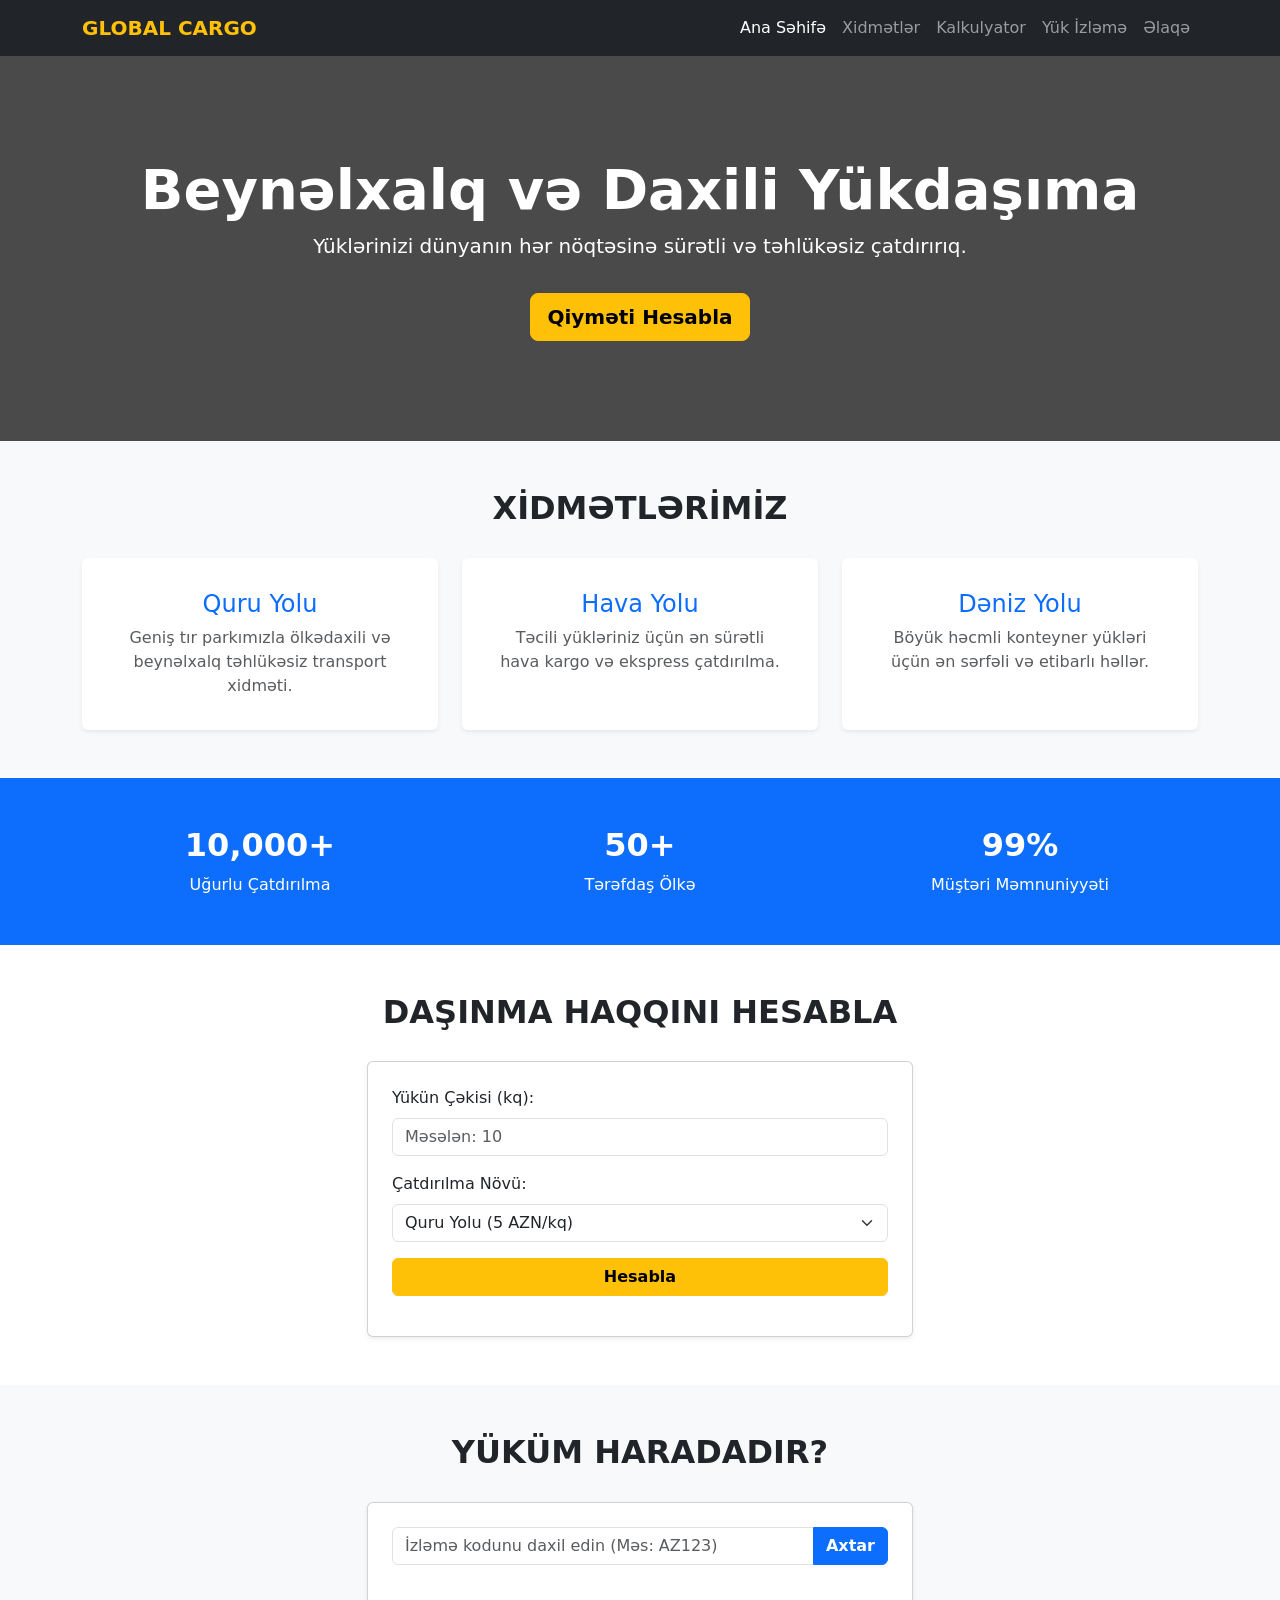
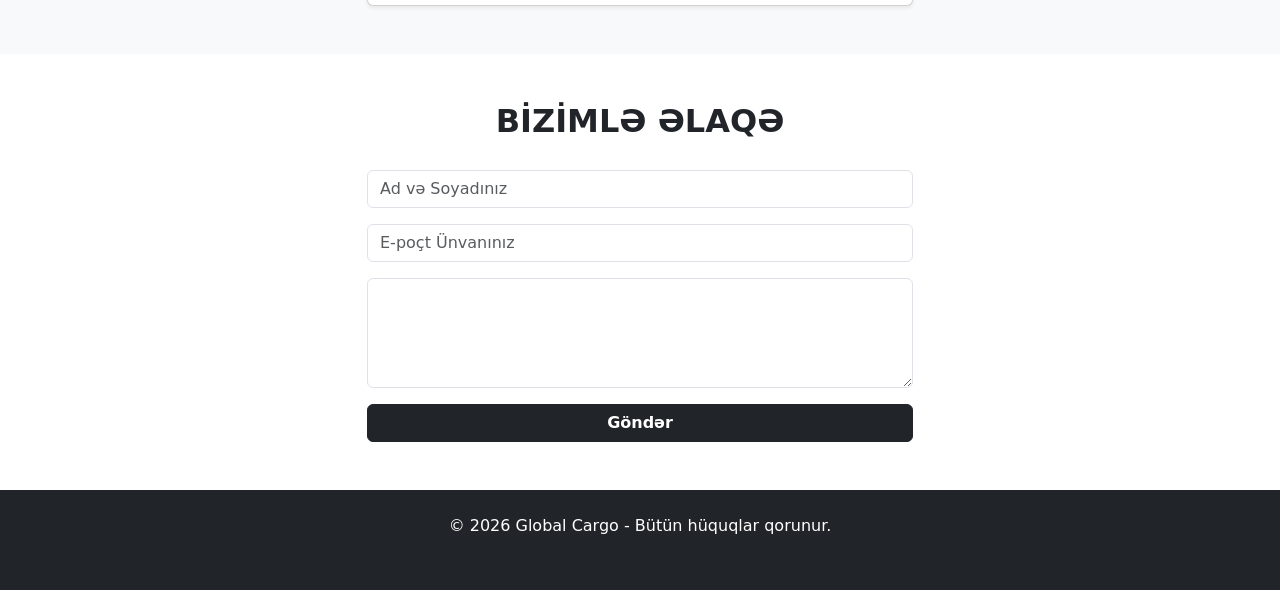
==== index.html @ b858edd3 "Add files via upload" ====
<!DOCTYPE html>
<html lang="az">
<head>
    <meta charset="UTF-8">
    <meta name="viewport" content="width=device-width, initial-scale=1.0">
    <title>Global Cargo - Logistika və Yükdaşıma</title>

    <!-- Bootstrap 5 CSS -->
    <link href="https://cdn.jsdelivr.net/npm/bootstrap@5.3.0/dist/css/bootstrap.min.css" rel="stylesheet">

    <style>
        html {
            scroll-behavior: smooth;
        }

        .hero {
            background:
                linear-gradient(rgba(0, 0, 0, 0.7), rgba(0, 0, 0, 0.7)),
                url('https://images.unsplash.com/photo-1586528116311-ad8dd3c8310d?auto=format&fit=crop&w=1350&q=80');
            background-size: cover;
            background-position: center;
            color: white;
            padding: 100px 0;
        }

        .section-title {
            font-weight: bold;
            margin-bottom: 30px;
            text-transform: uppercase;
        }
    </style>
</head>

<body class="bg-light">

    <!-- Naviqasiya Menyusu -->
    <nav class="navbar navbar-expand-lg navbar-dark bg-dark sticky-top">
        <div class="container">

            <a class="navbar-brand fw-bold text-warning" href="#home">
                GLOBAL CARGO
            </a>

            <button
                class="navbar-toggler"
                type="button"
                data-bs-toggle="collapse"
                data-bs-target="#navbarNav"
                aria-controls="navbarNav"
                aria-expanded="false"
                aria-label="Menyunu aç">
                <span class="navbar-toggler-icon"></span>
            </button>

            <div class="collapse navbar-collapse" id="navbarNav">
                <ul class="navbar-nav ms-auto">

                    <li class="nav-item">
                        <a class="nav-link active" href="#home">Ana Səhifə</a>
                    </li>

                    <li class="nav-item">
                        <a class="nav-link" href="#services">Xidmətlər</a>
                    </li>

                    <li class="nav-item">
                        <a class="nav-link" href="#calculator">Kalkulyator</a>
                    </li>

                    <li class="nav-item">
                        <a class="nav-link" href="#tracking">Yük İzləmə</a>
                    </li>

                    <li class="nav-item">
                        <a class="nav-link" href="#contact">Əlaqə</a>
                    </li>

                </ul>
            </div>
        </div>
    </nav>

    <!-- Ana Səhifə -->
    <section id="home" class="hero text-center">
        <div class="container">

            <h1 class="display-4 fw-bold">
                Beynəlxalq və Daxili Yükdaşıma
            </h1>

            <p class="lead">
                Yüklərinizi dünyanın hər nöqtəsinə sürətli və təhlükəsiz çatdırırıq.
            </p>

            <a href="#calculator" class="btn btn-warning btn-lg mt-3 fw-bold">
                Qiyməti Hesabla
            </a>

        </div>
    </section>

    <!-- Xidmətlər -->
    <section id="services" class="py-5">
        <div class="container">

            <h2 class="text-center section-title">
                Xidmətlərimiz
            </h2>

            <div class="row g-4">

                <div class="col-md-4">
                    <div class="card h-100 text-center p-3 shadow-sm border-0">
                        <div class="card-body">

                            <h4 class="card-title text-primary">
                                Quru Yolu
                            </h4>

                            <p class="card-text text-muted">
                                Geniş tır parkımızla ölkədaxili və beynəlxalq təhlükəsiz transport xidməti.
                            </p>

                        </div>
                    </div>
                </div>

                <div class="col-md-4">
                    <div class="card h-100 text-center p-3 shadow-sm border-0">
                        <div class="card-body">

                            <h4 class="card-title text-primary">
                                Hava Yolu
                            </h4>

                            <p class="card-text text-muted">
                                Təcili yükləriniz üçün ən sürətli hava kargo və ekspress çatdırılma.
                            </p>

                        </div>
                    </div>
                </div>

                <div class="col-md-4">
                    <div class="card h-100 text-center p-3 shadow-sm border-0">
                        <div class="card-body">

                            <h4 class="card-title text-primary">
                                Dəniz Yolu
                            </h4>

                            <p class="card-text text-muted">
                                Böyük həcmli konteyner yükləri üçün ən sərfəli və etibarlı həllər.
                            </p>

                        </div>
                    </div>
                </div>

            </div>
        </div>
    </section>

    <!-- Statistik Göstəricilər -->
    <section class="py-5 bg-primary text-white text-center">
        <div class="container">

            <div class="row g-4">

                <div class="col-md-4">
                    <h2 class="fw-bold">10,000+</h2>
                    <p class="mb-0">Uğurlu Çatdırılma</p>
                </div>

                <div class="col-md-4">
                    <h2 class="fw-bold">50+</h2>
                    <p class="mb-0">Tərəfdaş Ölkə</p>
                </div>

                <div class="col-md-4">
                    <h2 class="fw-bold">99%</h2>
                    <p class="mb-0">Müştəri Məmnuniyyəti</p>
                </div>

            </div>
        </div>
    </section>

    <!-- Kalkulyator -->
    <section id="calculator" class="py-5 bg-white">
        <div class="container">

            <h2 class="text-center section-title">
                Daşınma Haqqını Hesabla
            </h2>

            <div class="row justify-content-center">
                <div class="col-md-6">

                    <div class="card p-4 shadow-sm">

                        <div class="mb-3">
                            <label for="weight" class="form-label">
                                Yükün Çəkisi (kq):
                            </label>

                            <input
                                type="number"
                                id="weight"
                                class="form-control"
                                placeholder="Məsələn: 10"
                                min="1"
                                step="0.1">
                        </div>

                        <div class="mb-3">
                            <label for="type" class="form-label">
                                Çatdırılma Növü:
                            </label>

                            <select id="type" class="form-select">
                                <option value="5">
                                    Quru Yolu (5 AZN/kq)
                                </option>

                                <option value="12">
                                    Hava Yolu (12 AZN/kq)
                                </option>

                                <option value="3">
                                    Dəniz Yolu (3 AZN/kq)
                                </option>
                            </select>
                        </div>

                        <button
                            type="button"
                            onclick="calculatePrice()"
                            class="btn btn-warning w-100 fw-bold">
                            Hesabla
                        </button>

                        <div
                            id="priceResult"
                            class="mt-3 text-center fw-bold">
                        </div>

                    </div>
                </div>
            </div>
        </div>
    </section>

    <!-- Yük İzləmə -->
    <section id="tracking" class="py-5 bg-light">
        <div class="container">

            <h2 class="text-center section-title">
                Yüküm Haradadır?
            </h2>

            <div class="row justify-content-center">
                <div class="col-md-6">

                    <div class="card p-4 shadow-sm">

                        <div class="input-group mb-3">

                            <input
                                type="text"
                                id="trackCode"
                                class="form-control"
                                placeholder="İzləmə kodunu daxil edin (Məs: AZ123)">

                            <button
                                type="button"
                                onclick="trackCargo()"
                                class="btn btn-primary fw-bold">
                                Axtar
                            </button>

                        </div>

                        <div
                            id="trackResult"
                            class="text-center fw-bold">
                        </div>

                    </div>
                </div>
            </div>
        </div>
    </section>

    <!-- Əlaqə Formu -->
    <section id="contact" class="py-5 bg-white">
        <div class="container">

            <h2 class="text-center section-title">
                Bizimlə Əlaqə
            </h2>

            <div class="row justify-content-center">
                <div class="col-md-6">

                    <form id="contactForm">

                        <div class="mb-3">
                            <input
                                type="text"
                                id="name"
                                class="form-control"
                                placeholder="Ad və Soyadınız"
                                required>
                        </div>

                        <div class="mb-3">
                            <input
                                type="email"
                                id="email"
                                class="form-control"
                                placeholder="E-poçt Ünvanınız"
                                required>
                        </div>

                        <div class="mb-3">
                            <textarea
                                id="message"
                                class="form-control"
                                rows="4"
                                placeholder="Mesajınız və ya Sualınız"
                                required>
                            </textarea>
                        </div>

                        <button
                            type="submit"
                            class="btn btn-dark w-100 fw-bold">
                            Göndər
                        </button>

                    </form>

                </div>
            </div>
        </div>
    </section>

    <!-- Footer -->
    <footer class="bg-dark text-white text-center py-4">
        <div class="container">

            <p class="mb-1">
                © 2026 Global Cargo - Bütün hüquqlar qorunur.
            </p>

            <small class="text-muted">
                Əlaqə: +994 (12) 000 00 00 | Sumqayıt, Azərbaycan
            </small>

        </div>
    </footer>

    <!-- JavaScript -->
    <script>

        // Qiymət kalkulyatoru
        function calculatePrice() {

            let weight = Number(document.getElementById("weight").value);
            let pricePerKg = Number(document.getElementById("type").value);
            let result = document.getElementById("priceResult");

            if (weight <= 0 || isNaN(weight)) {

                result.innerText = "Lütfən düzgün çəki daxil edin!";
                result.className = "mt-3 text-center fs-6 text-danger";

                return;
            }

            let total = weight * pricePerKg;

            result.innerText =
                "Təxmini Qiymət: " + total.toFixed(2) + " AZN";

            result.className =
                "mt-3 text-center fs-5 fw-bold text-success";
        }


        // Yük izləmə
        function trackCargo() {

            let code = document
                .getElementById("trackCode")
                .value
                .trim()
                .toUpperCase();

            let result = document.getElementById("trackResult");

            if (code === "") {

                result.innerText =
                    "Lütfən izləmə kodunu yazın.";

                result.className =
                    "text-center fw-bold text-danger";

            } else if (code === "AZ123") {

                result.innerText =
                    "Status: Yük yoldadır (Bakı çeşidləmə mərkəzi).";

                result.className =
                    "text-center fw-bold text-success";

            } else {

                result.innerText =
                    "Status: Yük gömrükdən keçdi, çatdırılmaya hazırlanır.";

                result.className =
                    "text-center fw-bold text-primary";
            }
        }


        // Əlaqə formu
        document
            .getElementById("contactForm")
            .addEventListener("submit", function(event) {

                event.preventDefault();

                alert("Mesajınız uğurla göndərildi!");

                this.reset();
            });

    </script>

    <!-- Bootstrap JS -->
    <script src="https://cdn.jsdelivr.net/npm/bootstrap@5.3.0/dist/js/bootstrap.bundle.min.js"></script>

</body>
</html>
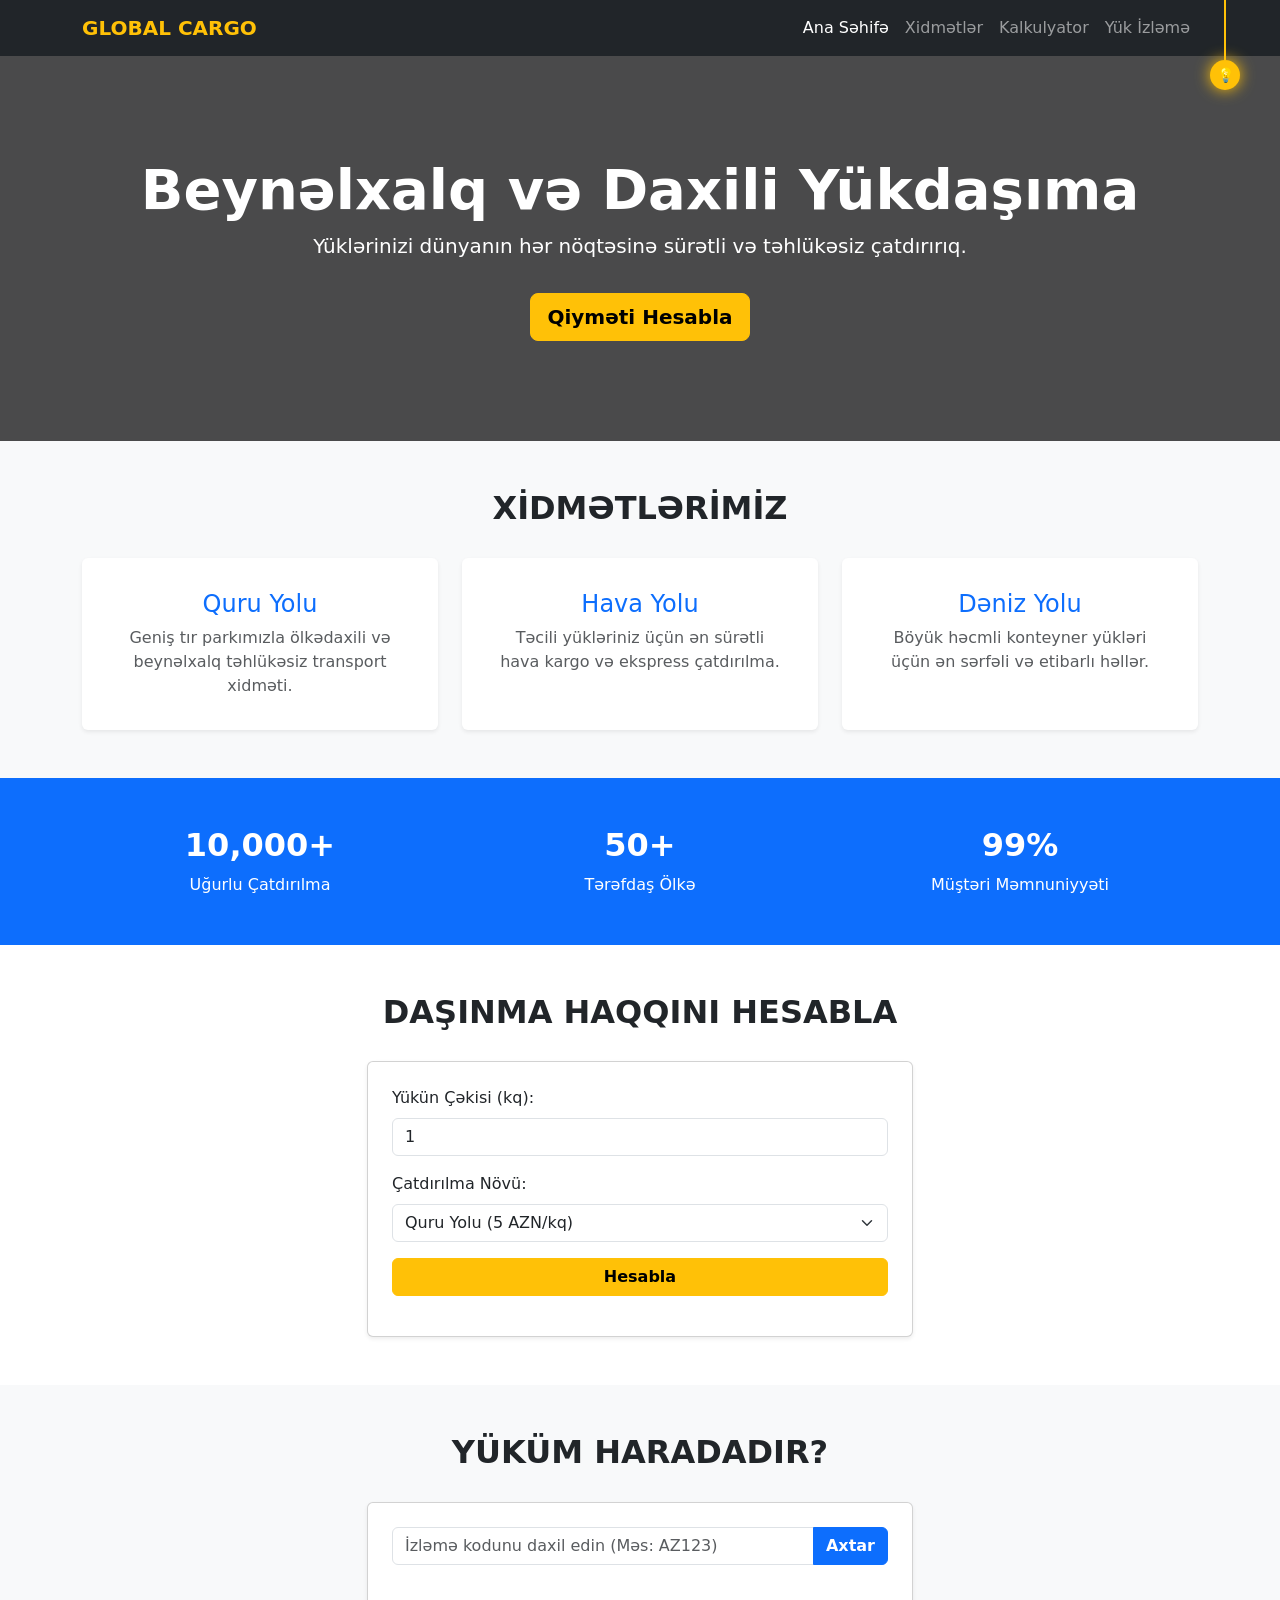
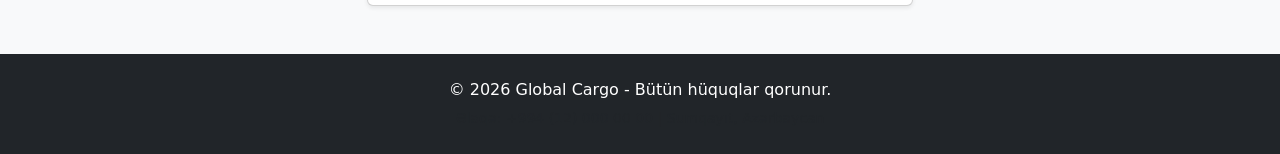
==== commit dfcf37a1: "Implement dark mode feature and styles Added dark mode functionality and styles to enhance user expe" ====
--- a/index.html
+++ b/index.html
@@ -4,159 +4,173 @@
     <meta charset="UTF-8">
     <meta name="viewport" content="width=device-width, initial-scale=1.0">
     <title>Global Cargo - Logistika və Yükdaşıma</title>
-
     <!-- Bootstrap 5 CSS -->
     <link href="https://cdn.jsdelivr.net/npm/bootstrap@5.3.0/dist/css/bootstrap.min.css" rel="stylesheet">
-
     <style>
         html {
             scroll-behavior: smooth;
         }
-
         .hero {
-            background:
-                linear-gradient(rgba(0, 0, 0, 0.7), rgba(0, 0, 0, 0.7)),
-                url('https://images.unsplash.com/photo-1586528116311-ad8dd3c8310d?auto=format&fit=crop&w=1350&q=80');
+            background: linear-gradient(rgba(0,0,0,0.7), rgba(0,0,0,0.7)), url('https://images.unsplash.com/photo-1586528116311-ad8dd3c8310d?auto=format&fit=crop&w=1350&q=80');
             background-size: cover;
             background-position: center;
             color: white;
             padding: 100px 0;
         }
-
         .section-title {
             font-weight: bold;
             margin-bottom: 30px;
             text-transform: uppercase;
         }
+
+        /* --- LAMPA VƏ TÜND REJİM (DARK MODE) DİZAYNI --- */
+        body {
+            transition: background-color 0.4s, color 0.4s;
+        }
+        
+        /* Tünd Rejim Stilləri və Şrift Rəngləri */
+        body.dark-mode {
+            background-color: #121212 !important;
+            color: #ffffff !important;
+        }
+        body.dark-mode .bg-light,
+        body.dark-mode .bg-white {
+            background-color: #1e1e1e !important;
+            color: #ffffff !important;
+        }
+        body.dark-mode .card {
+            background-color: #2a2a2a !important;
+            color: #ffffff !important;
+            border-color: #333 !important;
+        }
+        /* Tünd rejimdə tünd göy və ya boz qalan bütün mətnləri AĞ edirik */
+        body.dark-mode .text-muted,
+        body.dark-mode .card-title,
+        body.dark-mode .card-text,
+        body.dark-mode .section-title,
+        body.dark-mode .form-label,
+        body.dark-mode label {
+            color: #ffffff !important;
+        }
+        body.dark-mode .form-control,
+        body.dark-mode .form-select {
+            background-color: #333 !important;
+            color: #ffffff !important;
+            border-color: #555 !important;
+        }
+        body.dark-mode .form-control::placeholder {
+            color: #bbb !important;
+        }
+
+        /* Lampa İpı Ərazi Düyməsi */
+        .lamp-container {
+            position: fixed;
+            top: 0;
+            right: 40px;
+            z-index: 9999;
+            cursor: pointer;
+            user-select: none;
+        }
+        .lamp-string {
+            width: 2px;
+            height: 60px;
+            background-color: #ffc107;
+            margin: 0 auto;
+            transition: height 0.15s ease-in-out;
+        }
+        .lamp-bulb {
+            width: 30px;
+            height: 30px;
+            background-color: #ffc107;
+            border-radius: 50%;
+            box-shadow: 0 0 15px #ffc107;
+            display: flex;
+            align-items: center;
+            justify-content: center;
+            font-size: 14px;
+            transition: transform 0.15s ease-in-out, background-color 0.3s, box-shadow 0.3s;
+        }
+        /* İpi dartdıqda hərəkət animasiyası */
+        .lamp-container:active .lamp-string {
+            height: 80px;
+        }
+        .lamp-container:active .lamp-bulb {
+            transform: translateY(20px);
+        }
+        /* Sönülü Lampa */
+        body.dark-mode .lamp-bulb {
+            background-color: #555;
+            box-shadow: none;
+        }
+        body.dark-mode .lamp-string {
+            background-color: #777;
+        }
     </style>
 </head>
-
 <body class="bg-light">
+
+    <!-- Tünd Rejim üçün Dartılan Lampa İpı -->
+    <div class="lamp-container" onclick="toggleDarkMode()" title="Tünd rejimi aktiv etmək üçün ipi dartın!">
+        <div class="lamp-string"></div>
+        <div class="lamp-bulb" id="lampIcon">💡</div>
+    </div>
 
     <!-- Naviqasiya Menyusu -->
     <nav class="navbar navbar-expand-lg navbar-dark bg-dark sticky-top">
         <div class="container">
-
-            <a class="navbar-brand fw-bold text-warning" href="#home">
-                GLOBAL CARGO
-            </a>
-
-            <button
-                class="navbar-toggler"
-                type="button"
-                data-bs-toggle="collapse"
-                data-bs-target="#navbarNav"
-                aria-controls="navbarNav"
-                aria-expanded="false"
-                aria-label="Menyunu aç">
+            <a class="navbar-brand fw-bold text-warning" href="#home">GLOBAL CARGO</a>
+            <button class="navbar-toggler" type="button" data-bs-toggle="collapse" data-bs-target="#navbarNav">
                 <span class="navbar-toggler-icon"></span>
             </button>
-
             <div class="collapse navbar-collapse" id="navbarNav">
                 <ul class="navbar-nav ms-auto">
-
-                    <li class="nav-item">
-                        <a class="nav-link active" href="#home">Ana Səhifə</a>
-                    </li>
-
-                    <li class="nav-item">
-                        <a class="nav-link" href="#services">Xidmətlər</a>
-                    </li>
-
-                    <li class="nav-item">
-                        <a class="nav-link" href="#calculator">Kalkulyator</a>
-                    </li>
-
-                    <li class="nav-item">
-                        <a class="nav-link" href="#tracking">Yük İzləmə</a>
-                    </li>
-
-                    <li class="nav-item">
-                        <a class="nav-link" href="#contact">Əlaqə</a>
-                    </li>
-
+                    <li class="nav-item"><a class="nav-link active" href="#home">Ana Səhifə</a></li>
+                    <li class="nav-item"><a class="nav-link" href="#services">Xidmətlər</a></li>
+                    <li class="nav-item"><a class="nav-link" href="#calculator">Kalkulyator</a></li>
+                    <li class="nav-item"><a class="nav-link" href="#tracking">Yük İzləmə</a></li>
                 </ul>
             </div>
         </div>
     </nav>
 
-    <!-- Ana Səhifə -->
+    <!-- Ana Səhifə (Hero) -->
     <section id="home" class="hero text-center">
         <div class="container">
-
-            <h1 class="display-4 fw-bold">
-                Beynəlxalq və Daxili Yükdaşıma
-            </h1>
-
-            <p class="lead">
-                Yüklərinizi dünyanın hər nöqtəsinə sürətli və təhlükəsiz çatdırırıq.
-            </p>
-
-            <a href="#calculator" class="btn btn-warning btn-lg mt-3 fw-bold">
-                Qiyməti Hesabla
-            </a>
-
+            <h1 class="display-4 fw-bold">Beynəlxalq və Daxili Yükdaşıma</h1>
+            <p class="lead">Yüklərinizi dünyanın hər nöqtəsinə sürətli və təhlükəsiz çatdırırıq.</p>
+            <a href="#calculator" class="btn btn-warning btn-lg mt-3 fw-bold">Qiyməti Hesabla</a>
         </div>
     </section>
 
     <!-- Xidmətlər -->
     <section id="services" class="py-5">
         <div class="container">
-
-            <h2 class="text-center section-title">
-                Xidmətlərimiz
-            </h2>
-
+            <h2 class="text-center section-title">Xidmətlərimiz</h2>
             <div class="row g-4">
-
                 <div class="col-md-4">
                     <div class="card h-100 text-center p-3 shadow-sm border-0">
                         <div class="card-body">
-
-                            <h4 class="card-title text-primary">
-                                Quru Yolu
-                            </h4>
-
-                            <p class="card-text text-muted">
-                                Geniş tır parkımızla ölkədaxili və beynəlxalq təhlükəsiz transport xidməti.
-                            </p>
-
-                        </div>
-                    </div>
-                </div>
-
+                            <h4 class="card-title text-primary">Quru Yolu</h4>
+                            <p class="card-text text-muted">Geniş tır parkımızla ölkədaxili və beynəlxalq təhlükəsiz transport xidməti.</p>
+                        </div>
+                    </div>
+                </div>
                 <div class="col-md-4">
                     <div class="card h-100 text-center p-3 shadow-sm border-0">
                         <div class="card-body">
-
-                            <h4 class="card-title text-primary">
-                                Hava Yolu
-                            </h4>
-
-                            <p class="card-text text-muted">
-                                Təcili yükləriniz üçün ən sürətli hava kargo və ekspress çatdırılma.
-                            </p>
-
-                        </div>
-                    </div>
-                </div>
-
+                            <h4 class="card-title text-primary">Hava Yolu</h4>
+                            <p class="card-text text-muted">Təcili yükləriniz üçün ən sürətli hava kargo və ekspress çatdırılma.</p>
+                        </div>
+                    </div>
+                </div>
                 <div class="col-md-4">
                     <div class="card h-100 text-center p-3 shadow-sm border-0">
                         <div class="card-body">
-
-                            <h4 class="card-title text-primary">
-                                Dəniz Yolu
-                            </h4>
-
-                            <p class="card-text text-muted">
-                                Böyük həcmli konteyner yükləri üçün ən sərfəli və etibarlı həllər.
-                            </p>
-
-                        </div>
-                    </div>
-                </div>
-
+                            <h4 class="card-title text-primary">Dəniz Yolu</h4>
+                            <p class="card-text text-muted">Böyük həcmli konteyner yükləri üçün ən sərfəli və etibarlı həllər.</p>
+                        </div>
+                    </div>
+                </div>
             </div>
         </div>
     </section>
@@ -164,24 +178,19 @@
     <!-- Statistik Göstəricilər -->
     <section class="py-5 bg-primary text-white text-center">
         <div class="container">
-
             <div class="row g-4">
-
                 <div class="col-md-4">
                     <h2 class="fw-bold">10,000+</h2>
                     <p class="mb-0">Uğurlu Çatdırılma</p>
                 </div>
-
                 <div class="col-md-4">
                     <h2 class="fw-bold">50+</h2>
                     <p class="mb-0">Tərəfdaş Ölkə</p>
                 </div>
-
                 <div class="col-md-4">
                     <h2 class="fw-bold">99%</h2>
                     <p class="mb-0">Müştəri Məmnuniyyəti</p>
                 </div>
-
             </div>
         </div>
     </section>
@@ -189,158 +198,43 @@
     <!-- Kalkulyator -->
     <section id="calculator" class="py-5 bg-white">
         <div class="container">
-
-            <h2 class="text-center section-title">
-                Daşınma Haqqını Hesabla
-            </h2>
-
+            <h2 class="text-center section-title">Daşınma Haqqını Hesabla</h2>
             <div class="row justify-content-center">
                 <div class="col-md-6">
-
                     <div class="card p-4 shadow-sm">
-
                         <div class="mb-3">
-                            <label for="weight" class="form-label">
-                                Yükün Çəkisi (kq):
-                            </label>
-
-                            <input
-                                type="number"
-                                id="weight"
-                                class="form-control"
-                                placeholder="Məsələn: 10"
-                                min="1"
-                                step="0.1">
-                        </div>
-
+                            <label class="form-label">Yükün Çəkisi (kq):</label>
+                            <input type="number" id="weight" class="form-control" placeholder="Məsələn: 10" value="1">
+                        </div>
                         <div class="mb-3">
-                            <label for="type" class="form-label">
-                                Çatdırılma Növü:
-                            </label>
-
+                            <label class="form-label">Çatdırılma Növü:</label>
                             <select id="type" class="form-select">
-                                <option value="5">
-                                    Quru Yolu (5 AZN/kq)
-                                </option>
-
-                                <option value="12">
-                                    Hava Yolu (12 AZN/kq)
-                                </option>
-
-                                <option value="3">
-                                    Dəniz Yolu (3 AZN/kq)
-                                </option>
+                                <option value="5">Quru Yolu (5 AZN/kq)</option>
+                                <option value="12">Hava Yolu (12 AZN/kq)</option>
+                                <option value="3">Dəniz Yolu (3 AZN/kq)</option>
                             </select>
                         </div>
-
-                        <button
-                            type="button"
-                            onclick="calculatePrice()"
-                            class="btn btn-warning w-100 fw-bold">
-                            Hesabla
-                        </button>
-
-                        <div
-                            id="priceResult"
-                            class="mt-3 text-center fw-bold">
-                        </div>
-
-                    </div>
-                </div>
-            </div>
-        </div>
-    </section>
-
-    <!-- Yük İzləmə -->
+                        <button onclick="calculatePrice()" class="btn btn-warning w-100 fw-bold">Hesabla</button>
+                        <div id="priceResult" class="mt-3 text-center fs-5 fw-bold text-success"></div>
+                    </div>
+                </div>
+            </div>
+        </div>
+    </section>
+
+    <!-- Yük İzləmə (Tracking) -->
     <section id="tracking" class="py-5 bg-light">
         <div class="container">
-
-            <h2 class="text-center section-title">
-                Yüküm Haradadır?
-            </h2>
-
+            <h2 class="text-center section-title">Yüküm Haradadır?</h2>
             <div class="row justify-content-center">
                 <div class="col-md-6">
-
                     <div class="card p-4 shadow-sm">
-
                         <div class="input-group mb-3">
-
-                            <input
-                                type="text"
-                                id="trackCode"
-                                class="form-control"
-                                placeholder="İzləmə kodunu daxil edin (Məs: AZ123)">
-
-                            <button
-                                type="button"
-                                onclick="trackCargo()"
-                                class="btn btn-primary fw-bold">
-                                Axtar
-                            </button>
-
-                        </div>
-
-                        <div
-                            id="trackResult"
-                            class="text-center fw-bold">
-                        </div>
-
-                    </div>
-                </div>
-            </div>
-        </div>
-    </section>
-
-    <!-- Əlaqə Formu -->
-    <section id="contact" class="py-5 bg-white">
-        <div class="container">
-
-            <h2 class="text-center section-title">
-                Bizimlə Əlaqə
-            </h2>
-
-            <div class="row justify-content-center">
-                <div class="col-md-6">
-
-                    <form id="contactForm">
-
-                        <div class="mb-3">
-                            <input
-                                type="text"
-                                id="name"
-                                class="form-control"
-                                placeholder="Ad və Soyadınız"
-                                required>
-                        </div>
-
-                        <div class="mb-3">
-                            <input
-                                type="email"
-                                id="email"
-                                class="form-control"
-                                placeholder="E-poçt Ünvanınız"
-                                required>
-                        </div>
-
-                        <div class="mb-3">
-                            <textarea
-                                id="message"
-                                class="form-control"
-                                rows="4"
-                                placeholder="Mesajınız və ya Sualınız"
-                                required>
-                            </textarea>
-                        </div>
-
-                        <button
-                            type="submit"
-                            class="btn btn-dark w-100 fw-bold">
-                            Göndər
-                        </button>
-
-                    </form>
-
+                            <input type="text" id="trackCode" class="form-control" placeholder="İzləmə kodunu daxil edin (Məs: AZ123)">
+                            <button onclick="trackCargo()" class="btn btn-primary fw-bold">Axtar</button>
+                        </div>
+                        <div id="trackResult" class="text-center fw-bold"></div>
+                    </div>
                 </div>
             </div>
         </div>
@@ -349,100 +243,56 @@
     <!-- Footer -->
     <footer class="bg-dark text-white text-center py-4">
         <div class="container">
-
-            <p class="mb-1">
-                © 2026 Global Cargo - Bütün hüquqlar qorunur.
-            </p>
-
-            <small class="text-muted">
-                Əlaqə: +994 (12) 000 00 00 | Sumqayıt, Azərbaycan
-            </small>
-
+            <p class="mb-1">© 2026 Global Cargo - Bütün hüquqlar qorunur.</p>
+            <small class="text-muted">Əlaqə: +994 (12) 000 00 00 | Sumqayıt, Azərbaycan</small>
         </div>
     </footer>
 
-    <!-- JavaScript -->
+    <!-- JavaScript Məntiqi -->
     <script>
-
-        // Qiymət kalkulyatoru
+        function toggleDarkMode() {
+            document.body.classList.toggle('dark-mode');
+            let lamp = document.getElementById('lampIcon');
+            if(document.body.classList.contains('dark-mode')) {
+                lamp.innerText = "🌙";
+            } else {
+                lamp.innerText = "💡";
+            }
+        }
+
         function calculatePrice() {
-
-            let weight = Number(document.getElementById("weight").value);
-            let pricePerKg = Number(document.getElementById("type").value);
-            let result = document.getElementById("priceResult");
-
-            if (weight <= 0 || isNaN(weight)) {
-
-                result.innerText = "Lütfən düzgün çəki daxil edin!";
-                result.className = "mt-3 text-center fs-6 text-danger";
-
+            let weight = document.getElementById('weight').value;
+            let pricePerKg = document.getElementById('type').value;
+            
+            if(weight <= 0 || weight == "") {
+                document.getElementById('priceResult').innerText = "Lütfən düzgün çəki daxil edin!";
+                document.getElementById('priceResult').className = "mt-3 text-center fs-6 text-danger";
                 return;
             }
-
+            
             let total = weight * pricePerKg;
-
-            result.innerText =
-                "Təxmini Qiymət: " + total.toFixed(2) + " AZN";
-
-            result.className =
-                "mt-3 text-center fs-5 fw-bold text-success";
-        }
-
-
-        // Yük izləmə
+            document.getElementById('priceResult').innerText = "Təxmini Qiymət: " + total + " AZN";
+            document.getElementById('priceResult').className = "mt-3 text-center fs-5 fw-bold text-success";
+        }
+
         function trackCargo() {
-
-            let code = document
-                .getElementById("trackCode")
-                .value
-                .trim()
-                .toUpperCase();
-
-            let result = document.getElementById("trackResult");
-
-            if (code === "") {
-
-                result.innerText =
-                    "Lütfən izləmə kodunu yazın.";
-
-                result.className =
-                    "text-center fw-bold text-danger";
-
-            } else if (code === "AZ123") {
-
-                result.innerText =
-                    "Status: Yük yoldadır (Bakı çeşidləmə mərkəzi).";
-
-                result.className =
-                    "text-center fw-bold text-success";
-
+            let code = document.getElementById('trackCode').value.trim();
+            let resultDiv = document.getElementById('trackResult');
+
+            if(code === "") {
+                resultDiv.innerText = "Lütfən izləmə kodunu yazın.";
+                resultDiv.className = "text-center fw-bold text-danger";
+            } else if(code.toUpperCase() === "AZ123") {
+                resultDiv.innerText = "Status: Yük yoldadır (Bakı çeşidləmə mərkəzi).";
+                resultDiv.className = "text-center fw-bold text-success";
             } else {
-
-                result.innerText =
-                    "Status: Yük gömrükdən keçdi, çatdırılmaya hazırlanır.";
-
-                result.className =
-                    "text-center fw-bold text-primary";
+                resultDiv.innerText = "Status: Yük gömrükdən keçdi, çatdırılmaya hazırlanır.";
+                resultDiv.className = "text-center fw-bold text-primary";
             }
         }
-
-
-        // Əlaqə formu
-        document
-            .getElementById("contactForm")
-            .addEventListener("submit", function(event) {
-
-                event.preventDefault();
-
-                alert("Mesajınız uğurla göndərildi!");
-
-                this.reset();
-            });
-
     </script>
 
     <!-- Bootstrap JS -->
     <script src="https://cdn.jsdelivr.net/npm/bootstrap@5.3.0/dist/js/bootstrap.bundle.min.js"></script>
-
 </body>
-</html>+</html>
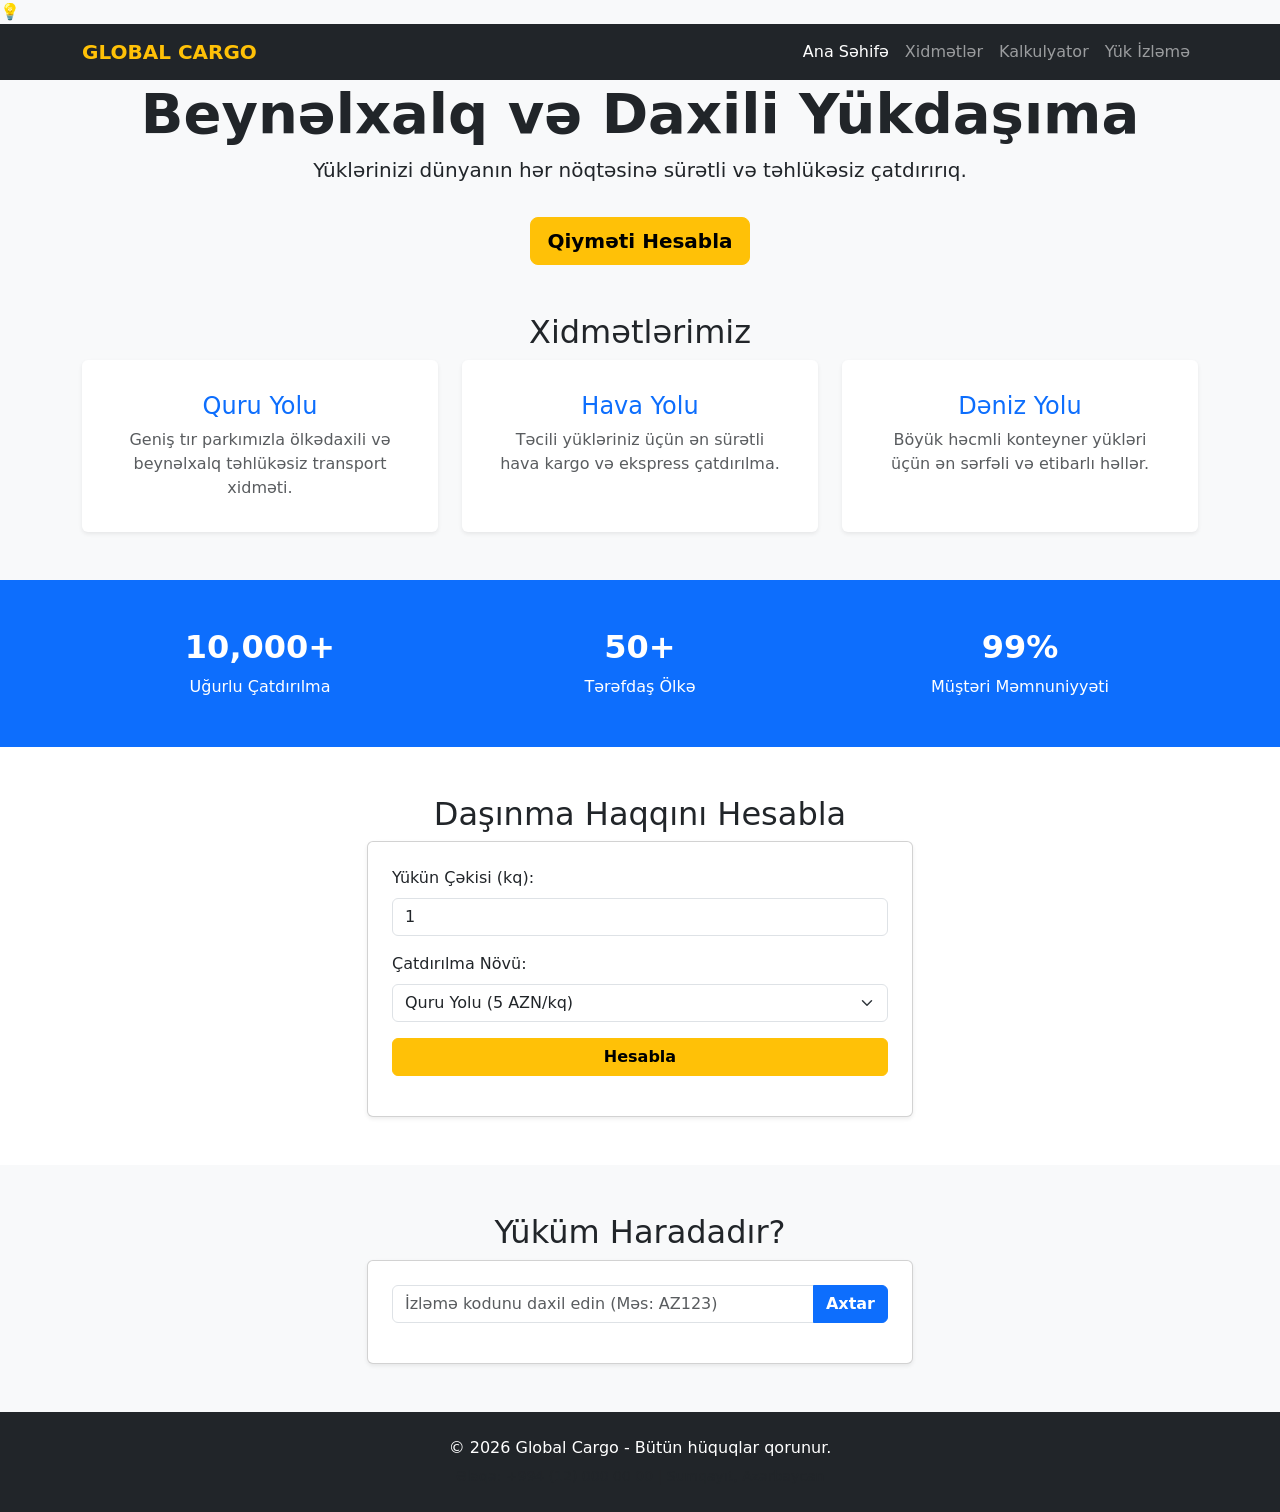
==== commit 793a8ee2: "Create index.html for Global Cargo website Added a complete HTML structure for the Global Cargo webs" ====
--- a/index.html
+++ b/index.html
@@ -1,298 +1,158 @@
-<!DOCTYPE html>
-<html lang="az">
-<head>
-    <meta charset="UTF-8">
-    <meta name="viewport" content="width=device-width, initial-scale=1.0">
-    <title>Global Cargo - Logistika və Yükdaşıma</title>
-    <!-- Bootstrap 5 CSS -->
-    <link href="https://cdn.jsdelivr.net/npm/bootstrap@5.3.0/dist/css/bootstrap.min.css" rel="stylesheet">
-    <style>
-        html {
-            scroll-behavior: smooth;
-        }
-        .hero {
-            background: linear-gradient(rgba(0,0,0,0.7), rgba(0,0,0,0.7)), url('https://images.unsplash.com/photo-1586528116311-ad8dd3c8310d?auto=format&fit=crop&w=1350&q=80');
-            background-size: cover;
-            background-position: center;
-            color: white;
-            padding: 100px 0;
-        }
-        .section-title {
-            font-weight: bold;
-            margin-bottom: 30px;
-            text-transform: uppercase;
-        }
-
-        /* --- LAMPA VƏ TÜND REJİM (DARK MODE) DİZAYNI --- */
-        body {
-            transition: background-color 0.4s, color 0.4s;
-        }
-        
-        /* Tünd Rejim Stilləri və Şrift Rəngləri */
-        body.dark-mode {
-            background-color: #121212 !important;
-            color: #ffffff !important;
-        }
-        body.dark-mode .bg-light,
-        body.dark-mode .bg-white {
-            background-color: #1e1e1e !important;
-            color: #ffffff !important;
-        }
-        body.dark-mode .card {
-            background-color: #2a2a2a !important;
-            color: #ffffff !important;
-            border-color: #333 !important;
-        }
-        /* Tünd rejimdə tünd göy və ya boz qalan bütün mətnləri AĞ edirik */
-        body.dark-mode .text-muted,
-        body.dark-mode .card-title,
-        body.dark-mode .card-text,
-        body.dark-mode .section-title,
-        body.dark-mode .form-label,
-        body.dark-mode label {
-            color: #ffffff !important;
-        }
-        body.dark-mode .form-control,
-        body.dark-mode .form-select {
-            background-color: #333 !important;
-            color: #ffffff !important;
-            border-color: #555 !important;
-        }
-        body.dark-mode .form-control::placeholder {
-            color: #bbb !important;
-        }
-
-        /* Lampa İpı Ərazi Düyməsi */
-        .lamp-container {
-            position: fixed;
-            top: 0;
-            right: 40px;
-            z-index: 9999;
-            cursor: pointer;
-            user-select: none;
-        }
-        .lamp-string {
-            width: 2px;
-            height: 60px;
-            background-color: #ffc107;
-            margin: 0 auto;
-            transition: height 0.15s ease-in-out;
-        }
-        .lamp-bulb {
-            width: 30px;
-            height: 30px;
-            background-color: #ffc107;
-            border-radius: 50%;
-            box-shadow: 0 0 15px #ffc107;
-            display: flex;
-            align-items: center;
-            justify-content: center;
-            font-size: 14px;
-            transition: transform 0.15s ease-in-out, background-color 0.3s, box-shadow 0.3s;
-        }
-        /* İpi dartdıqda hərəkət animasiyası */
-        .lamp-container:active .lamp-string {
-            height: 80px;
-        }
-        .lamp-container:active .lamp-bulb {
-            transform: translateY(20px);
-        }
-        /* Sönülü Lampa */
-        body.dark-mode .lamp-bulb {
-            background-color: #555;
-            box-shadow: none;
-        }
-        body.dark-mode .lamp-string {
-            background-color: #777;
-        }
-    </style>
-</head>
-<body class="bg-light">
-
-    <!-- Tünd Rejim üçün Dartılan Lampa İpı -->
-    <div class="lamp-container" onclick="toggleDarkMode()" title="Tünd rejimi aktiv etmək üçün ipi dartın!">
-        <div class="lamp-string"></div>
-        <div class="lamp-bulb" id="lampIcon">💡</div>
-    </div>
-
-    <!-- Naviqasiya Menyusu -->
-    <nav class="navbar navbar-expand-lg navbar-dark bg-dark sticky-top">
-        <div class="container">
-            <a class="navbar-brand fw-bold text-warning" href="#home">GLOBAL CARGO</a>
-            <button class="navbar-toggler" type="button" data-bs-toggle="collapse" data-bs-target="#navbarNav">
-                <span class="navbar-toggler-icon"></span>
-            </button>
-            <div class="collapse navbar-collapse" id="navbarNav">
-                <ul class="navbar-nav ms-auto">
-                    <li class="nav-item"><a class="nav-link active" href="#home">Ana Səhifə</a></li>
-                    <li class="nav-item"><a class="nav-link" href="#services">Xidmətlər</a></li>
-                    <li class="nav-item"><a class="nav-link" href="#calculator">Kalkulyator</a></li>
-                    <li class="nav-item"><a class="nav-link" href="#tracking">Yük İzləmə</a></li>
-                </ul>
-            </div>
-        </div>
-    </nav>
-
-    <!-- Ana Səhifə (Hero) -->
-    <section id="home" class="hero text-center">
-        <div class="container">
-            <h1 class="display-4 fw-bold">Beynəlxalq və Daxili Yükdaşıma</h1>
-            <p class="lead">Yüklərinizi dünyanın hər nöqtəsinə sürətli və təhlükəsiz çatdırırıq.</p>
-            <a href="#calculator" class="btn btn-warning btn-lg mt-3 fw-bold">Qiyməti Hesabla</a>
-        </div>
-    </section>
-
-    <!-- Xidmətlər -->
-    <section id="services" class="py-5">
-        <div class="container">
-            <h2 class="text-center section-title">Xidmətlərimiz</h2>
-            <div class="row g-4">
-                <div class="col-md-4">
-                    <div class="card h-100 text-center p-3 shadow-sm border-0">
-                        <div class="card-body">
-                            <h4 class="card-title text-primary">Quru Yolu</h4>
-                            <p class="card-text text-muted">Geniş tır parkımızla ölkədaxili və beynəlxalq təhlükəsiz transport xidməti.</p>
-                        </div>
-                    </div>
-                </div>
-                <div class="col-md-4">
-                    <div class="card h-100 text-center p-3 shadow-sm border-0">
-                        <div class="card-body">
-                            <h4 class="card-title text-primary">Hava Yolu</h4>
-                            <p class="card-text text-muted">Təcili yükləriniz üçün ən sürətli hava kargo və ekspress çatdırılma.</p>
-                        </div>
-                    </div>
-                </div>
-                <div class="col-md-4">
-                    <div class="card h-100 text-center p-3 shadow-sm border-0">
-                        <div class="card-body">
-                            <h4 class="card-title text-primary">Dəniz Yolu</h4>
-                            <p class="card-text text-muted">Böyük həcmli konteyner yükləri üçün ən sərfəli və etibarlı həllər.</p>
-                        </div>
-                    </div>
-                </div>
-            </div>
-        </div>
-    </section>
-
-    <!-- Statistik Göstəricilər -->
-    <section class="py-5 bg-primary text-white text-center">
-        <div class="container">
-            <div class="row g-4">
-                <div class="col-md-4">
-                    <h2 class="fw-bold">10,000+</h2>
-                    <p class="mb-0">Uğurlu Çatdırılma</p>
-                </div>
-                <div class="col-md-4">
-                    <h2 class="fw-bold">50+</h2>
-                    <p class="mb-0">Tərəfdaş Ölkə</p>
-                </div>
-                <div class="col-md-4">
-                    <h2 class="fw-bold">99%</h2>
-                    <p class="mb-0">Müştəri Məmnuniyyəti</p>
-                </div>
-            </div>
-        </div>
-    </section>
-
-    <!-- Kalkulyator -->
-    <section id="calculator" class="py-5 bg-white">
-        <div class="container">
-            <h2 class="text-center section-title">Daşınma Haqqını Hesabla</h2>
-            <div class="row justify-content-center">
-                <div class="col-md-6">
-                    <div class="card p-4 shadow-sm">
-                        <div class="mb-3">
-                            <label class="form-label">Yükün Çəkisi (kq):</label>
-                            <input type="number" id="weight" class="form-control" placeholder="Məsələn: 10" value="1">
-                        </div>
-                        <div class="mb-3">
-                            <label class="form-label">Çatdırılma Növü:</label>
-                            <select id="type" class="form-select">
-                                <option value="5">Quru Yolu (5 AZN/kq)</option>
-                                <option value="12">Hava Yolu (12 AZN/kq)</option>
-                                <option value="3">Dəniz Yolu (3 AZN/kq)</option>
-                            </select>
-                        </div>
-                        <button onclick="calculatePrice()" class="btn btn-warning w-100 fw-bold">Hesabla</button>
-                        <div id="priceResult" class="mt-3 text-center fs-5 fw-bold text-success"></div>
-                    </div>
-                </div>
-            </div>
-        </div>
-    </section>
-
-    <!-- Yük İzləmə (Tracking) -->
-    <section id="tracking" class="py-5 bg-light">
-        <div class="container">
-            <h2 class="text-center section-title">Yüküm Haradadır?</h2>
-            <div class="row justify-content-center">
-                <div class="col-md-6">
-                    <div class="card p-4 shadow-sm">
-                        <div class="input-group mb-3">
-                            <input type="text" id="trackCode" class="form-control" placeholder="İzləmə kodunu daxil edin (Məs: AZ123)">
-                            <button onclick="trackCargo()" class="btn btn-primary fw-bold">Axtar</button>
-                        </div>
-                        <div id="trackResult" class="text-center fw-bold"></div>
-                    </div>
-                </div>
-            </div>
-        </div>
-    </section>
-
-    <!-- Footer -->
-    <footer class="bg-dark text-white text-center py-4">
-        <div class="container">
-            <p class="mb-1">© 2026 Global Cargo - Bütün hüquqlar qorunur.</p>
-            <small class="text-muted">Əlaqə: +994 (12) 000 00 00 | Sumqayıt, Azərbaycan</small>
-        </div>
-    </footer>
-
-    <!-- JavaScript Məntiqi -->
-    <script>
-        function toggleDarkMode() {
-            document.body.classList.toggle('dark-mode');
-            let lamp = document.getElementById('lampIcon');
-            if(document.body.classList.contains('dark-mode')) {
-                lamp.innerText = "🌙";
-            } else {
-                lamp.innerText = "💡";
-            }
-        }
-
-        function calculatePrice() {
-            let weight = document.getElementById('weight').value;
-            let pricePerKg = document.getElementById('type').value;
-            
-            if(weight <= 0 || weight == "") {
-                document.getElementById('priceResult').innerText = "Lütfən düzgün çəki daxil edin!";
-                document.getElementById('priceResult').className = "mt-3 text-center fs-6 text-danger";
-                return;
-            }
-            
-            let total = weight * pricePerKg;
-            document.getElementById('priceResult').innerText = "Təxmini Qiymət: " + total + " AZN";
-            document.getElementById('priceResult').className = "mt-3 text-center fs-5 fw-bold text-success";
-        }
-
-        function trackCargo() {
-            let code = document.getElementById('trackCode').value.trim();
-            let resultDiv = document.getElementById('trackResult');
-
-            if(code === "") {
-                resultDiv.innerText = "Lütfən izləmə kodunu yazın.";
-                resultDiv.className = "text-center fw-bold text-danger";
-            } else if(code.toUpperCase() === "AZ123") {
-                resultDiv.innerText = "Status: Yük yoldadır (Bakı çeşidləmə mərkəzi).";
-                resultDiv.className = "text-center fw-bold text-success";
-            } else {
-                resultDiv.innerText = "Status: Yük gömrükdən keçdi, çatdırılmaya hazırlanır.";
-                resultDiv.className = "text-center fw-bold text-primary";
-            }
-        }
-    </script>
-
-    <!-- Bootstrap JS -->
-    <script src="https://cdn.jsdelivr.net/npm/bootstrap@5.3.0/dist/js/bootstrap.bundle.min.js"></script>
-</body>
-</html>
+<!DOCTYPE html>
+<html lang="az">
+<head>
+    <meta charset="UTF-8">
+    <meta name="viewport" content="width=device-width, initial-scale=1.0">
+    <title>Global Cargo - Logistika və Yükdaşıma</title>
+    <!-- Bootstrap 5 CSS -->
+    <link href="https://cdn.jsdelivr.net/npm/bootstrap@5.3.0/dist/css/bootstrap.min.css" rel="stylesheet">
+    <!-- Xarici CSS Faylı -->
+    <link rel="stylesheet" href="style.css">
+</head>
+<body class="bg-light">
+
+    <!-- Tünd Rejim üçün Dartılan Lampa İpı -->
+    <div class="lamp-container" onclick="toggleDarkMode()" title="Tünd rejimi aktiv etmək üçün ipi dartın!">
+        <div class="lamp-string"></div>
+        <div class="lamp-bulb" id="lampIcon">💡</div>
+    </div>
+
+    <!-- Naviqasiya Menyusu -->
+    <nav class="navbar navbar-expand-lg navbar-dark bg-dark sticky-top">
+        <div class="container">
+            <a class="navbar-brand fw-bold text-warning" href="#home">GLOBAL CARGO</a>
+            <button class="navbar-toggler" type="button" data-bs-toggle="collapse" data-bs-target="#navbarNav">
+                <span class="navbar-toggler-icon"></span>
+            </button>
+            <div class="collapse navbar-collapse" id="navbarNav">
+                <ul class="navbar-nav ms-auto">
+                    <li class="nav-item"><a class="nav-link active" href="#home">Ana Səhifə</a></li>
+                    <li class="nav-item"><a class="nav-link" href="#services">Xidmətlər</a></li>
+                    <li class="nav-item"><a class="nav-link" href="#calculator">Kalkulyator</a></li>
+                    <li class="nav-item"><a class="nav-link" href="#tracking">Yük İzləmə</a></li>
+                </ul>
+            </div>
+        </div>
+    </nav>
+
+    <!-- Ana Səhifə (Hero) -->
+    <section id="home" class="hero text-center">
+        <div class="container">
+            <h1 class="display-4 fw-bold">Beynəlxalq və Daxili Yükdaşıma</h1>
+            <p class="lead">Yüklərinizi dünyanın hər nöqtəsinə sürətli və təhlükəsiz çatdırırıq.</p>
+            <a href="#calculator" class="btn btn-warning btn-lg mt-3 fw-bold">Qiyməti Hesabla</a>
+        </div>
+    </section>
+
+    <!-- Xidmətlər -->
+    <section id="services" class="py-5">
+        <div class="container">
+            <h2 class="text-center section-title">Xidmətlərimiz</h2>
+            <div class="row g-4">
+                <div class="col-md-4">
+                    <div class="card h-100 text-center p-3 shadow-sm border-0">
+                        <div class="card-body">
+                            <h4 class="card-title text-primary">Quru Yolu</h4>
+                            <p class="card-text text-muted">Geniş tır parkımızla ölkədaxili və beynəlxalq təhlükəsiz transport xidməti.</p>
+                        </div>
+                    </div>
+                </div>
+                <div class="col-md-4">
+                    <div class="card h-100 text-center p-3 shadow-sm border-0">
+                        <div class="card-body">
+                            <h4 class="card-title text-primary">Hava Yolu</h4>
+                            <p class="card-text text-muted">Təcili yükləriniz üçün ən sürətli hava kargo və ekspress çatdırılma.</p>
+                        </div>
+                    </div>
+                </div>
+                <div class="col-md-4">
+                    <div class="card h-100 text-center p-3 shadow-sm border-0">
+                        <div class="card-body">
+                            <h4 class="card-title text-primary">Dəniz Yolu</h4>
+                            <p class="card-text text-muted">Böyük həcmli konteyner yükləri üçün ən sərfəli və etibarlı həllər.</p>
+                        </div>
+                    </div>
+                </div>
+            </div>
+        </div>
+    </section>
+
+    <!-- Statistik Göstəricilər -->
+    <section class="py-5 bg-primary text-white text-center">
+        <div class="container">
+            <div class="row g-4">
+                <div class="col-md-4">
+                    <h2 class="fw-bold">10,000+</h2>
+                    <p class="mb-0">Uğurlu Çatdırılma</p>
+                </div>
+                <div class="col-md-4">
+                    <h2 class="fw-bold">50+</h2>
+                    <p class="mb-0">Tərəfdaş Ölkə</p>
+                </div>
+                <div class="col-md-4">
+                    <h2 class="fw-bold">99%</h2>
+                    <p class="mb-0">Müştəri Məmnuniyyəti</p>
+                </div>
+            </div>
+        </div>
+    </section>
+
+    <!-- Kalkulyator -->
+    <section id="calculator" class="py-5 bg-white">
+        <div class="container">
+            <h2 class="text-center section-title">Daşınma Haqqını Hesabla</h2>
+            <div class="row justify-content-center">
+                <div class="col-md-6">
+                    <div class="card p-4 shadow-sm">
+                        <div class="mb-3">
+                            <label class="form-label">Yükün Çəkisi (kq):</label>
+                            <input type="number" id="weight" class="form-control" placeholder="Məsələn: 10" value="1">
+                        </div>
+                        <div class="mb-3">
+                            <label class="form-label">Çatdırılma Növü:</label>
+                            <select id="type" class="form-select">
+                                <option value="5">Quru Yolu (5 AZN/kq)</option>
+                                <option value="12">Hava Yolu (12 AZN/kq)</option>
+                                <option value="3">Dəniz Yolu (3 AZN/kq)</option>
+                            </select>
+                        </div>
+                        <button onclick="calculatePrice()" class="btn btn-warning w-100 fw-bold">Hesabla</button>
+                        <div id="priceResult" class="mt-3 text-center fs-5 fw-bold text-success"></div>
+                    </div>
+                </div>
+            </div>
+        </div>
+    </section>
+
+    <!-- Yük İzləmə (Tracking) -->
+    <section id="tracking" class="py-5 bg-light">
+        <div class="container">
+            <h2 class="text-center section-title">Yüküm Haradadır?</h2>
+            <div class="row justify-content-center">
+                <div class="col-md-6">
+                    <div class="card p-4 shadow-sm">
+                        <div class="input-group mb-3">
+                            <input type="text" id="trackCode" class="form-control" placeholder="İzləmə kodunu daxil edin (Məs: AZ123)">
+                            <button onclick="trackCargo()" class="btn btn-primary fw-bold">Axtar</button>
+                        </div>
+                        <div id="trackResult" class="text-center fw-bold"></div>
+                    </div>
+                </div>
+            </div>
+        </div>
+    </section>
+
+    <!-- Footer -->
+    <footer class="bg-dark text-white text-center py-4">
+        <div class="container">
+            <p class="mb-1">© 2026 Global Cargo - Bütün hüquqlar qorunur.</p>
+            <small class="text-muted">Əlaqə: +994 (12) 000 00 00 | Sumqayıt, Azərbaycan</small>
+        </div>
+    </footer>
+
+    <!-- Bootstrap JS -->
+    <script src="https://cdn.jsdelivr.net/npm/bootstrap@5.3.0/dist/js/bootstrap.bundle.min.js"></script>
+    <!-- Xarici JS Faylı -->
+    <script src="script.js"></script>
+</body>
+</html>
